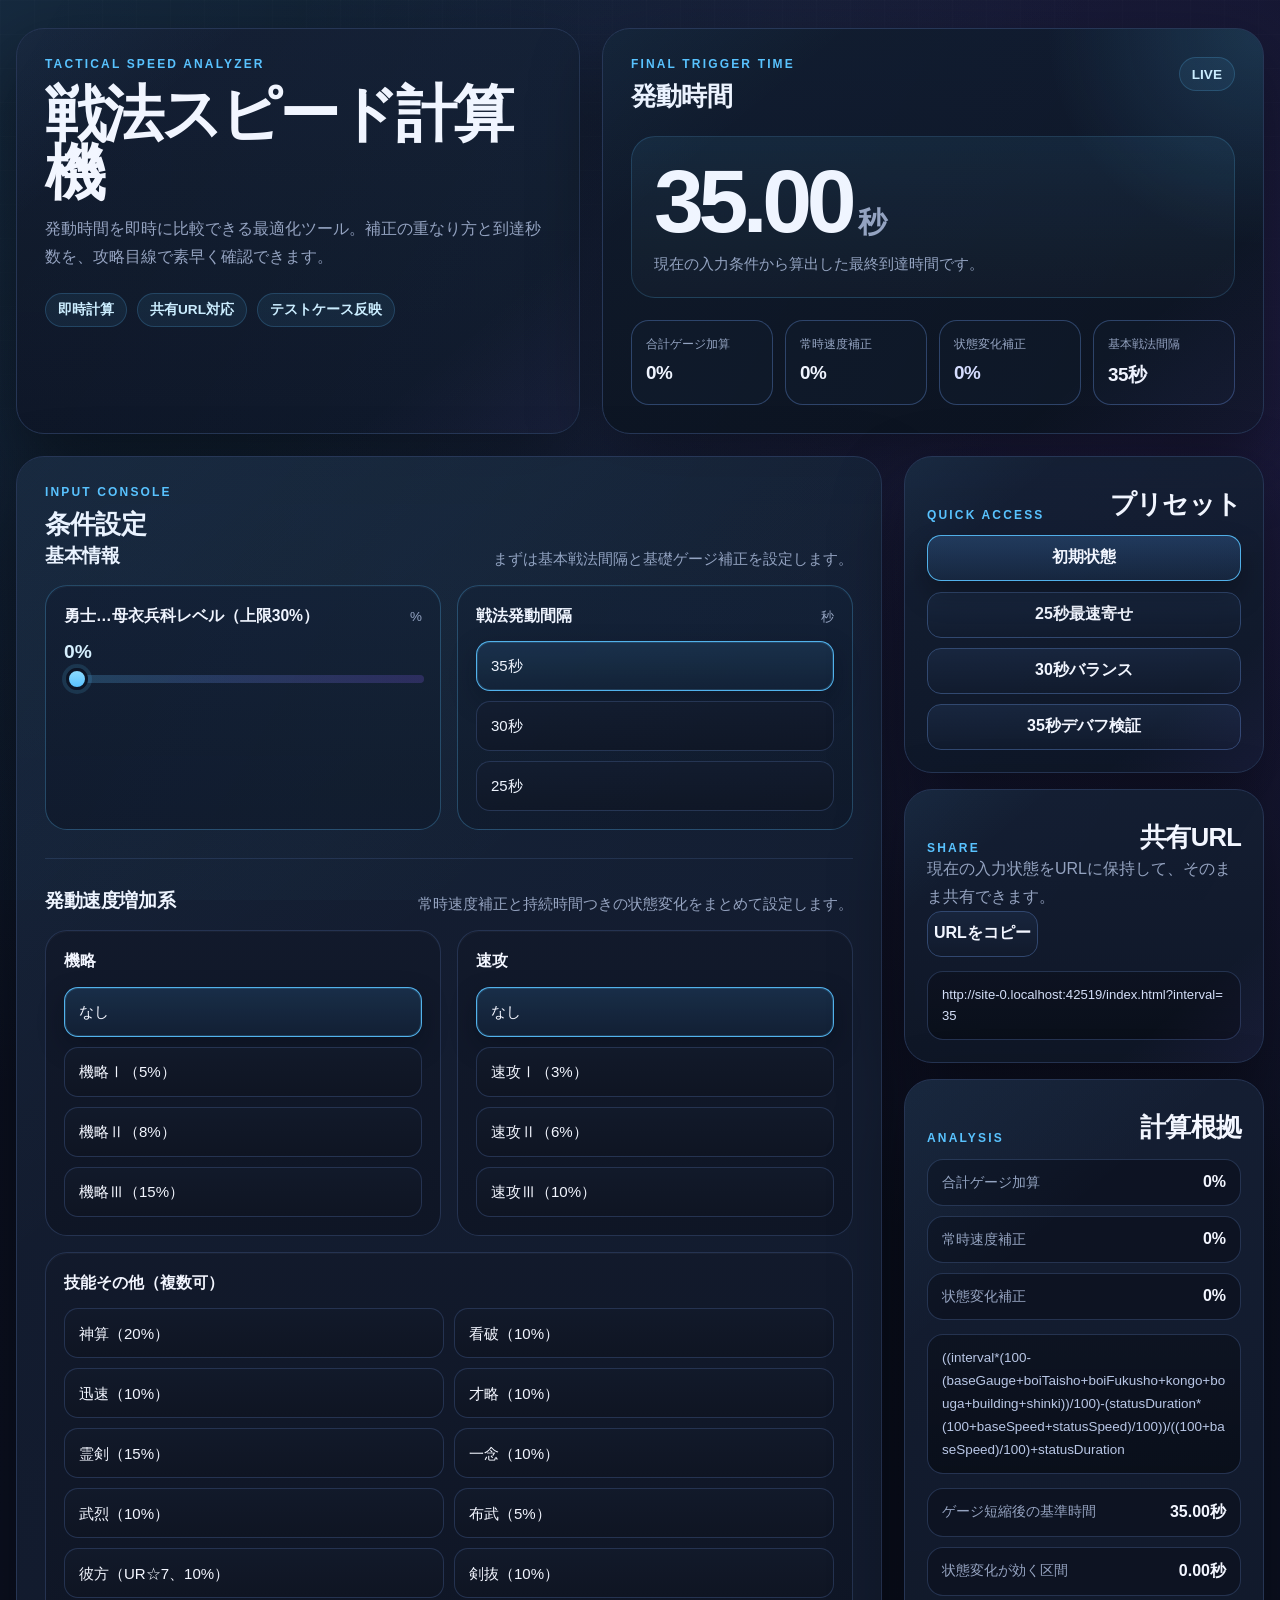
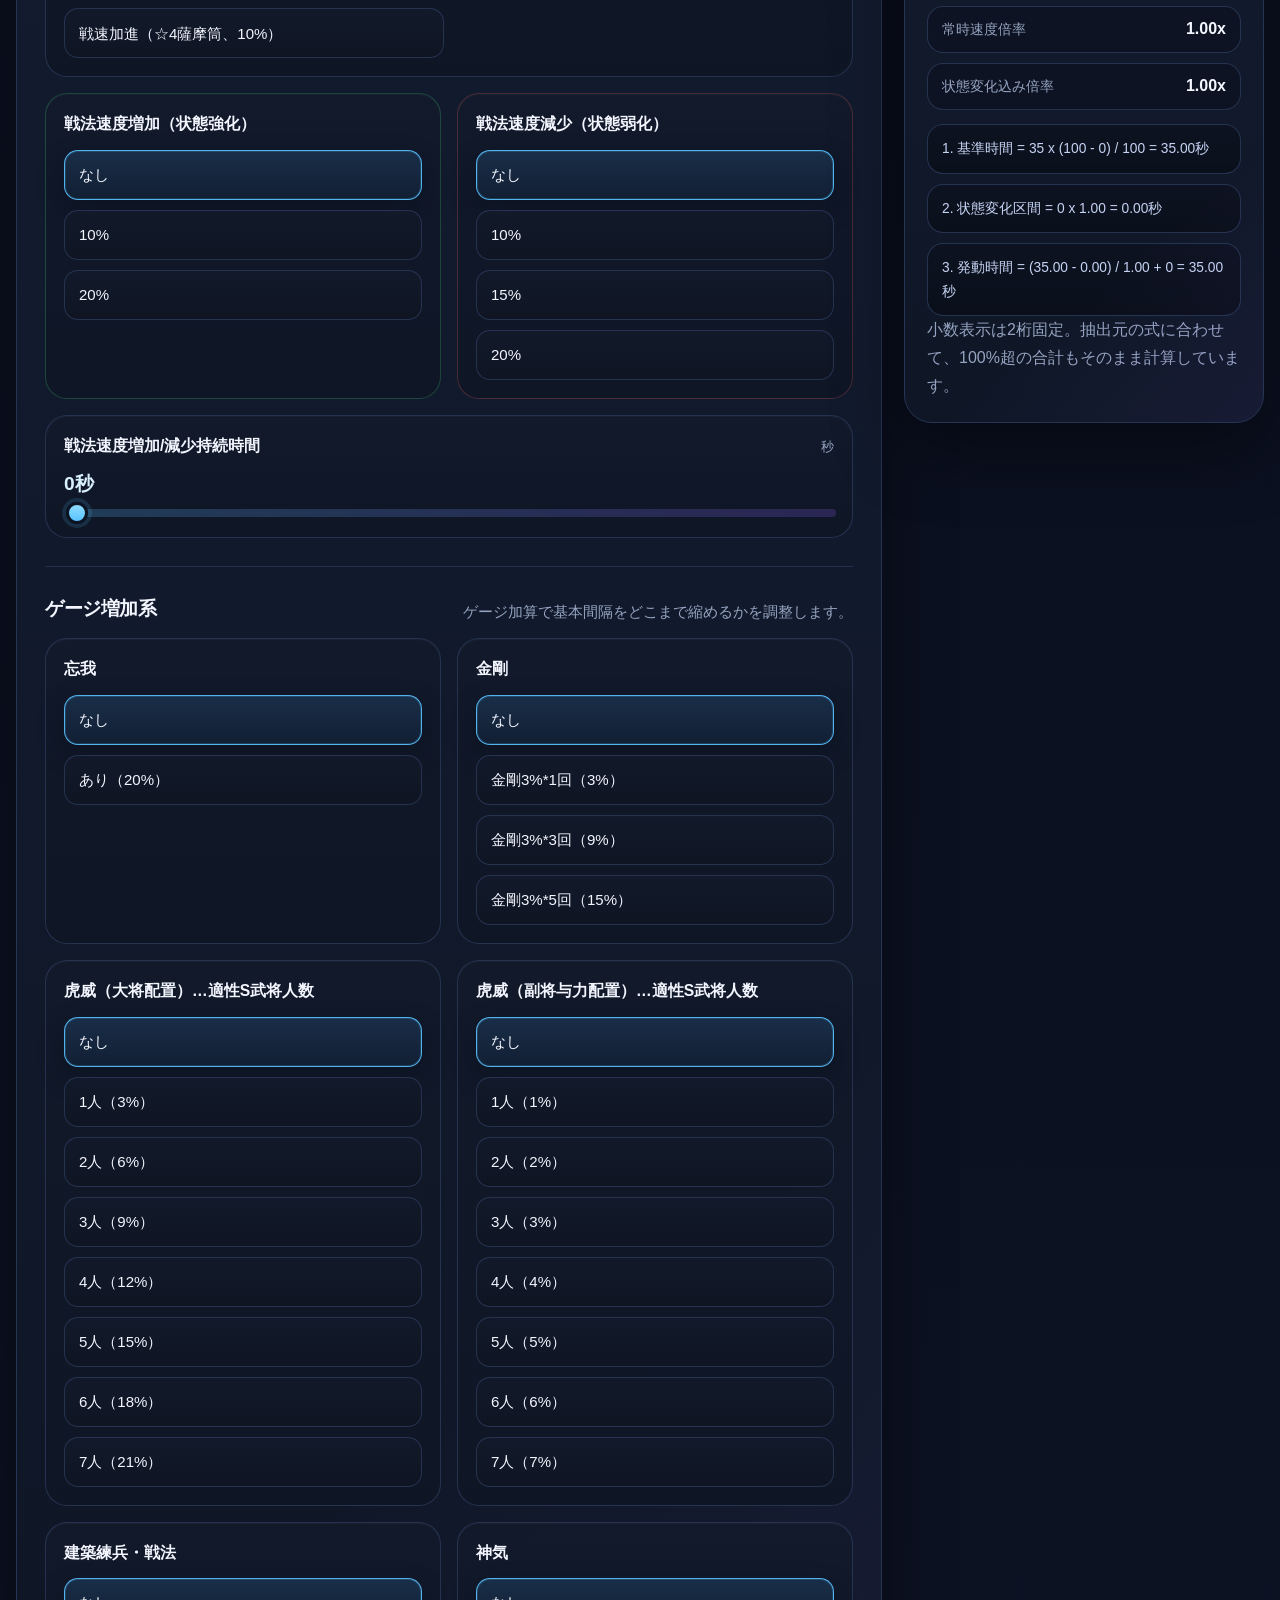
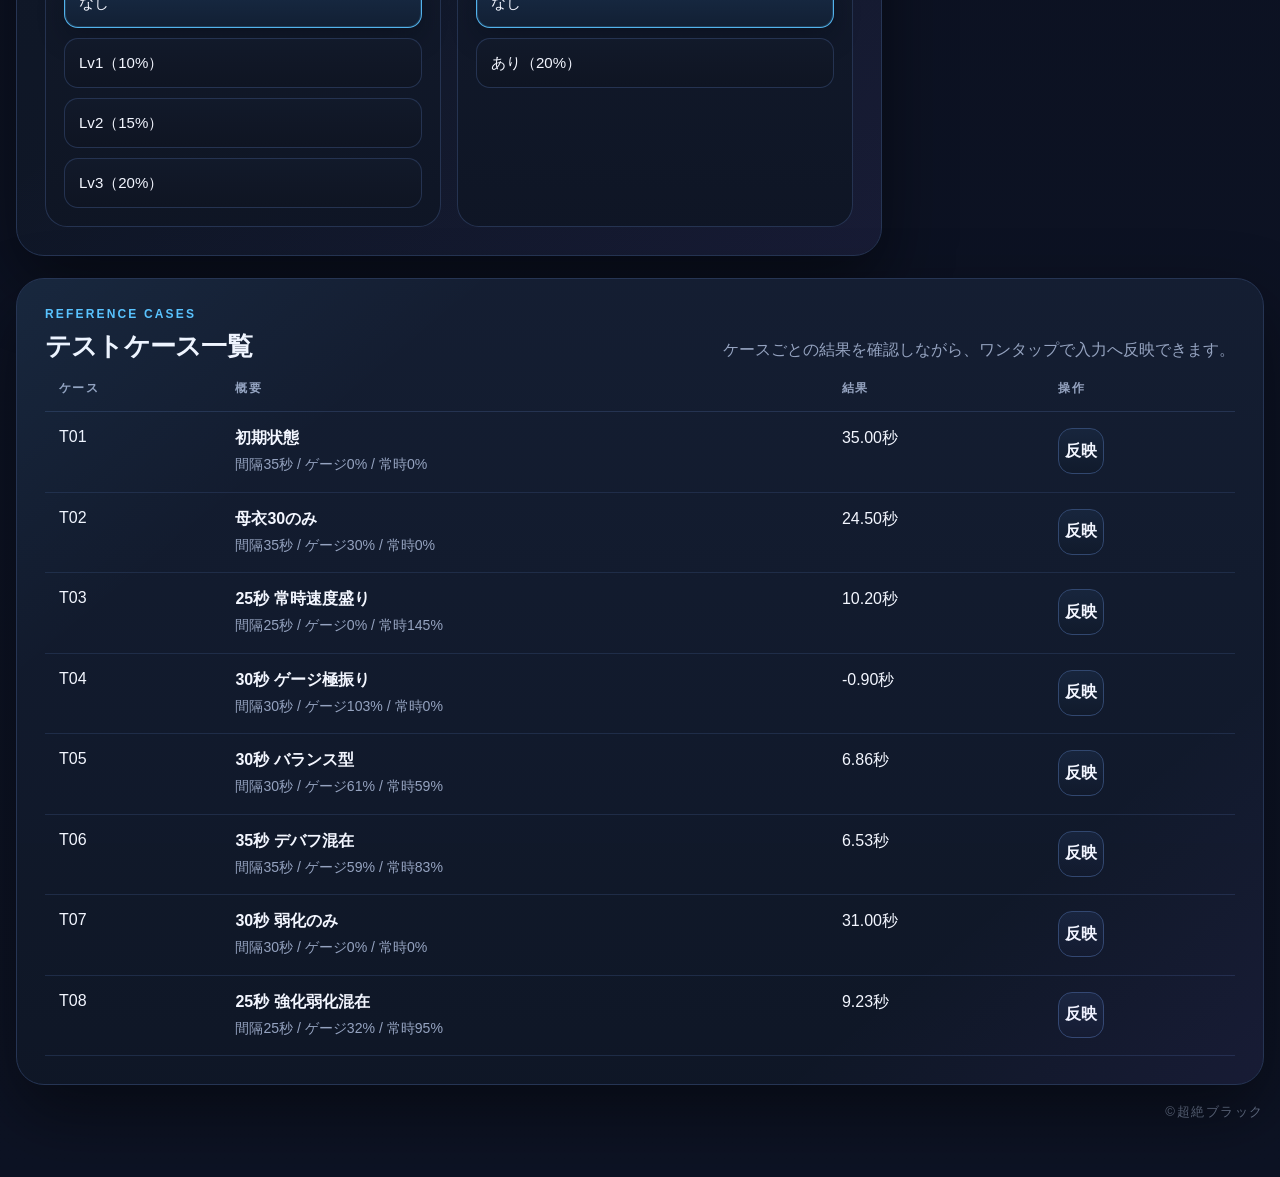
==== index.html @ 524a7335 "first publish" ====
﻿<!DOCTYPE html>
<html lang="ja">
<head>
  <meta charset="utf-8">
  <meta name="viewport" content="width=device-width, initial-scale=1">
  <title>戦法スピード計算機 再現版</title>
  <link rel="stylesheet" href="./style.css">
</head>
<body>
  <main class="app-shell">
    <section class="hero">
      <article class="hero-copy panel-surface">
        <p class="eyebrow">TACTICAL SPEED ANALYZER</p>
        <h1>戦法スピード計算機</h1>
        <p class="hero-lead">
          発動時間を即時に比較できる最適化ツール。補正の重なり方と到達秒数を、攻略目線で素早く確認できます。
        </p>
        <div class="hero-points">
          <span>即時計算</span>
          <span>共有URL対応</span>
          <span>テストケース反映</span>
        </div>
      </article>

      <aside class="result-card panel-surface" id="resultCard">
        <div class="result-head">
          <div>
            <p class="result-kicker">Final Trigger Time</p>
            <h2 class="result-title">発動時間</h2>
          </div>
          <span class="result-chip">LIVE</span>
        </div>

        <div class="result-mainline">
          <div class="result-value"><span id="resultValue">0.00</span><small>秒</small></div>
          <p class="result-caption">
            現在の入力条件から算出した最終到達時間です。
          </p>
        </div>

        <div class="result-metrics">
          <div class="metric-card">
            <span>合計ゲージ加算</span>
            <strong id="gaugeTotal">0%</strong>
          </div>
          <div class="metric-card">
            <span>常時速度補正</span>
            <strong id="speedTotal">0%</strong>
          </div>
          <div class="metric-card metric-card--conditional">
            <span>状態変化補正</span>
            <strong id="statusTotal">0%</strong>
          </div>
          <div class="metric-card">
            <span>基本戦法間隔</span>
            <strong id="intervalValue">0秒</strong>
          </div>
        </div>
      </aside>
    </section>

    <section class="layout">
      <section class="main-panel panel-surface">
        <div class="panel-heading">
          <div>
            <p class="section-kicker">Input Console</p>
            <h2 class="section-title">条件設定</h2>
          </div>
        </div>

        <div class="group group--primary">
          <div class="group-header">
            <h3 class="group-title">基本情報</h3>
            <p class="group-note">まずは基本戦法間隔と基礎ゲージ補正を設定します。</p>
          </div>
          <div class="field-grid">
            <section class="field field--priority">
              <div class="field-header">
                <h4 class="field-title">勇士…母衣兵科レベル（上限30%）</h4>
                <span class="field-hint">%</span>
              </div>
              <div class="slider-wrap">
                <div class="slider-meta"><span class="slider-output"><span data-range-output="baseGauge">0</span>%</span></div>
                <input id="baseGauge" type="range" min="0" max="30" step="1" value="0">
              </div>
            </section>

            <section class="field field--priority">
              <div class="field-header">
                <h4 class="field-title">戦法発動間隔</h4>
                <span class="field-hint">秒</span>
              </div>
              <div class="choice-list">
                <label class="choice"><input type="radio" name="interval" value="35"><span>35秒</span></label>
                <label class="choice"><input type="radio" name="interval" value="30"><span>30秒</span></label>
                <label class="choice"><input type="radio" name="interval" value="25"><span>25秒</span></label>
              </div>
            </section>
          </div>
        </div>

        <div class="group">
          <div class="group-header">
            <h3 class="group-title">発動速度増加系</h3>
            <p class="group-note">常時速度補正と持続時間つきの状態変化をまとめて設定します。</p>
          </div>
          <div class="field-grid">
            <section class="field">
              <div class="field-header"><h4 class="field-title">機略</h4></div>
              <div class="choice-list">
                <label class="choice"><input type="radio" name="kiryaku" value="0" checked><span>なし</span></label>
                <label class="choice"><input type="radio" name="kiryaku" value="5"><span>機略Ⅰ（5%）</span></label>
                <label class="choice"><input type="radio" name="kiryaku" value="8"><span>機略Ⅱ（8%）</span></label>
                <label class="choice"><input type="radio" name="kiryaku" value="15"><span>機略Ⅲ（15%）</span></label>
              </div>
            </section>

            <section class="field">
              <div class="field-header"><h4 class="field-title">速攻</h4></div>
              <div class="choice-list">
                <label class="choice"><input type="radio" name="sokkou" value="0" checked><span>なし</span></label>
                <label class="choice"><input type="radio" name="sokkou" value="3"><span>速攻Ⅰ（3%）</span></label>
                <label class="choice"><input type="radio" name="sokkou" value="6"><span>速攻Ⅱ（6%）</span></label>
                <label class="choice"><input type="radio" name="sokkou" value="10"><span>速攻Ⅲ（10%）</span></label>
              </div>
            </section>

            <section class="field field-full">
              <div class="field-header"><h4 class="field-title">技能その他（複数可）</h4></div>
              <div class="choice-list compact">
                <label class="choice"><input type="checkbox" data-key="shinsan" value="20"><span>神算（20%）</span></label>
                <label class="choice"><input type="checkbox" data-key="kanpa" value="10"><span>看破（10%）</span></label>
                <label class="choice"><input type="checkbox" data-key="jinsoku" value="10"><span>迅速（10%）</span></label>
                <label class="choice"><input type="checkbox" data-key="sairyaku" value="10"><span>才略（10%）</span></label>
                <label class="choice"><input type="checkbox" data-key="reiken" value="15"><span>霊剣（15%）</span></label>
                <label class="choice"><input type="checkbox" data-key="ichinen" value="10"><span>一念（10%）</span></label>
                <label class="choice"><input type="checkbox" data-key="buretsu" value="10"><span>武烈（10%）</span></label>
                <label class="choice"><input type="checkbox" data-key="fubu" value="5"><span>布武（5%）</span></label>
                <label class="choice"><input type="checkbox" data-key="kanata" value="10"><span>彼方（UR☆7、10%）</span></label>
                <label class="choice"><input type="checkbox" data-key="kenbatsu" value="10"><span>剣抜（10%）</span></label>
                <label class="choice"><input type="checkbox" data-key="sensokukashin" value="10"><span>戦速加進（☆4薩摩筒、10%）</span></label>
              </div>
            </section>

            <section class="field field--positive">
              <div class="field-header"><h4 class="field-title">戦法速度増加（状態強化）</h4></div>
              <div class="choice-list">
                <label class="choice"><input type="radio" name="statusUp" value="0" checked><span>なし</span></label>
                <label class="choice"><input type="radio" name="statusUp" value="10"><span>10%</span></label>
                <label class="choice"><input type="radio" name="statusUp" value="20"><span>20%</span></label>
              </div>
            </section>

            <section class="field field--danger">
              <div class="field-header"><h4 class="field-title">戦法速度減少（状態弱化）</h4></div>
              <div class="choice-list">
                <label class="choice"><input type="radio" name="statusDown" value="0" checked><span>なし</span></label>
                <label class="choice"><input type="radio" name="statusDown" value="-10"><span>10%</span></label>
                <label class="choice"><input type="radio" name="statusDown" value="-15"><span>15%</span></label>
                <label class="choice"><input type="radio" name="statusDown" value="-20"><span>20%</span></label>
              </div>
            </section>

            <section class="field field-full">
              <div class="field-header">
                <h4 class="field-title">戦法速度増加/減少持続時間</h4>
                <span class="field-hint">秒</span>
              </div>
              <div class="slider-wrap">
                <div class="slider-meta"><span class="slider-output"><span data-range-output="statusDuration">0</span>秒</span></div>
                <input id="statusDuration" type="range" min="0" max="20" step="1" value="0">
              </div>
            </section>
          </div>
        </div>

        <div class="group">
          <div class="group-header">
            <h3 class="group-title">ゲージ増加系</h3>
            <p class="group-note">ゲージ加算で基本間隔をどこまで縮めるかを調整します。</p>
          </div>
          <div class="field-grid">
            <section class="field">
              <div class="field-header"><h4 class="field-title">忘我</h4></div>
              <div class="choice-list">
                <label class="choice"><input type="radio" name="bouga" value="0" checked><span>なし</span></label>
                <label class="choice"><input type="radio" name="bouga" value="20"><span>あり（20%）</span></label>
              </div>
            </section>

            <section class="field">
              <div class="field-header"><h4 class="field-title">金剛</h4></div>
              <div class="choice-list">
                <label class="choice"><input type="radio" name="kongo" value="0" checked><span>なし</span></label>
                <label class="choice"><input type="radio" name="kongo" value="3"><span>金剛3%*1回（3%）</span></label>
                <label class="choice"><input type="radio" name="kongo" value="9"><span>金剛3%*3回（9%）</span></label>
                <label class="choice"><input type="radio" name="kongo" value="15"><span>金剛3%*5回（15%）</span></label>
              </div>
            </section>

            <section class="field">
              <div class="field-header"><h4 class="field-title">虎威（大将配置）…適性S武将人数</h4></div>
              <div class="choice-list">
                <label class="choice"><input type="radio" name="boiTaisho" value="0" checked><span>なし</span></label>
                <label class="choice"><input type="radio" name="boiTaisho" value="3"><span>1人（3%）</span></label>
                <label class="choice"><input type="radio" name="boiTaisho" value="6"><span>2人（6%）</span></label>
                <label class="choice"><input type="radio" name="boiTaisho" value="9"><span>3人（9%）</span></label>
                <label class="choice"><input type="radio" name="boiTaisho" value="12"><span>4人（12%）</span></label>
                <label class="choice"><input type="radio" name="boiTaisho" value="15"><span>5人（15%）</span></label>
                <label class="choice"><input type="radio" name="boiTaisho" value="18"><span>6人（18%）</span></label>
                <label class="choice"><input type="radio" name="boiTaisho" value="21"><span>7人（21%）</span></label>
              </div>
            </section>

            <section class="field">
              <div class="field-header"><h4 class="field-title">虎威（副将与力配置）…適性S武将人数</h4></div>
              <div class="choice-list">
                <label class="choice"><input type="radio" name="boiFukusho" value="0" checked><span>なし</span></label>
                <label class="choice"><input type="radio" name="boiFukusho" value="1"><span>1人（1%）</span></label>
                <label class="choice"><input type="radio" name="boiFukusho" value="2"><span>2人（2%）</span></label>
                <label class="choice"><input type="radio" name="boiFukusho" value="3"><span>3人（3%）</span></label>
                <label class="choice"><input type="radio" name="boiFukusho" value="4"><span>4人（4%）</span></label>
                <label class="choice"><input type="radio" name="boiFukusho" value="5"><span>5人（5%）</span></label>
                <label class="choice"><input type="radio" name="boiFukusho" value="6"><span>6人（6%）</span></label>
                <label class="choice"><input type="radio" name="boiFukusho" value="7"><span>7人（7%）</span></label>
              </div>
            </section>

            <section class="field">
              <div class="field-header"><h4 class="field-title">建築練兵・戦法</h4></div>
              <div class="choice-list">
                <label class="choice"><input type="radio" name="building" value="0" checked><span>なし</span></label>
                <label class="choice"><input type="radio" name="building" value="10"><span>Lv1（10%）</span></label>
                <label class="choice"><input type="radio" name="building" value="15"><span>Lv2（15%）</span></label>
                <label class="choice"><input type="radio" name="building" value="20"><span>Lv3（20%）</span></label>
              </div>
            </section>

            <section class="field">
              <div class="field-header"><h4 class="field-title">神気</h4></div>
              <div class="choice-list">
                <label class="choice"><input type="radio" name="shinki" value="0" checked><span>なし</span></label>
                <label class="choice"><input type="radio" name="shinki" value="20"><span>あり（20%）</span></label>
              </div>
            </section>
          </div>
        </div>
      </section>

      <aside class="side-panel">
        <section class="panel-surface side-card side-card--presets">
          <div class="side-header">
            <p class="section-kicker">Quick Access</p>
            <h3 class="side-title">プリセット</h3>
          </div>
          <div class="preset-grid">
            <button type="button" class="preset-button" data-preset="default">初期状態</button>
            <button type="button" class="preset-button" data-preset="fast25">25秒最速寄せ</button>
            <button type="button" class="preset-button" data-preset="balanced30">30秒バランス</button>
            <button type="button" class="preset-button" data-preset="debuff35">35秒デバフ検証</button>
          </div>
        </section>

        <section class="panel-surface side-card">
          <div class="side-header">
            <p class="section-kicker">Share</p>
            <h3 class="side-title">共有URL</h3>
          </div>
          <p class="note">現在の入力状態をURLに保持して、そのまま共有できます。</p>
          <button type="button" class="share-button" id="copyUrlButton">URLをコピー</button>
          <div class="share-url" id="shareUrlText"></div>
        </section>

        <section class="panel-surface side-card side-card--analysis">
          <div class="side-header">
            <p class="section-kicker">Analysis</p>
            <h3 class="side-title">計算根拠</h3>
          </div>

          <div class="analysis-summary">
            <div class="sidebar-item"><span>合計ゲージ加算</span><strong id="sidebarGauge">0%</strong></div>
            <div class="sidebar-item"><span>常時速度補正</span><strong id="sidebarSpeed">0%</strong></div>
            <div class="sidebar-item"><span>状態変化補正</span><strong id="sidebarStatus">0%</strong></div>
          </div>

          <div class="formula-box" id="formulaText"></div>

          <div class="breakdown-list">
            <div class="breakdown-item"><span>ゲージ短縮後の基準時間</span><strong id="remainingGaugeTime">0.00秒</strong></div>
            <div class="breakdown-item"><span>状態変化が効く区間</span><strong id="buffedSegment">0.00秒</strong></div>
            <div class="breakdown-item"><span>常時速度倍率</span><strong id="baseMultiplier">1.00x</strong></div>
            <div class="breakdown-item"><span>状態変化込み倍率</span><strong id="statusMultiplier">1.00x</strong></div>
          </div>

          <div class="equation-steps">
            <p id="equationStep1">step1</p>
            <p id="equationStep2">step2</p>
            <p id="equationStep3">step3</p>
          </div>

          <p class="footer-note">
            小数表示は2桁固定。抽出元の式に合わせて、100%超の合計もそのまま計算しています。
          </p>
        </section>
      </aside>
    </section>

    <section class="cases-panel panel-surface">
      <div class="panel-heading panel-heading--cases">
        <div>
          <p class="section-kicker">Reference Cases</p>
          <h2 class="section-title">テストケース一覧</h2>
        </div>
        <p class="note">ケースごとの結果を確認しながら、ワンタップで入力へ反映できます。</p>
      </div>
      <div class="cases-table-wrap">
        <table class="cases-table">
          <thead>
            <tr>
              <th>ケース</th>
              <th>概要</th>
              <th>結果</th>
              <th>操作</th>
            </tr>
          </thead>
          <tbody id="testCaseTableBody"></tbody>
        </table>
      </div>
    </section>

    <p class="site-copyright">©超絶ブラック</p>
  </main>

  <script src="./script.js"></script>
</body>
</html>
---- style.css ----
﻿:root {
  --bg: #0b1020;
  --bg-2: #121a2b;
  --card: #151f33;
  --card-2: #10192b;
  --line: #263554;
  --line-strong: #31476f;
  --text: #f3f6ff;
  --muted: #95a3c0;
  --accent: #59c3ff;
  --accent-2: #8b5cf6;
  --success: #4ade80;
  --danger: #ff6b6b;
  --shadow: 0 28px 70px rgba(0, 0, 0, 0.45);
  --radius-xl: 28px;
  --radius-lg: 22px;
  --radius-md: 16px;
}

* {
  box-sizing: border-box;
}

html {
  scroll-behavior: smooth;
}

body {
  margin: 0;
  min-height: 100vh;
  color: var(--text);
  font-family: "Segoe UI", "Hiragino Sans", "Yu Gothic", sans-serif;
  background:
    radial-gradient(circle at top left, rgba(89, 195, 255, 0.15), transparent 24%),
    radial-gradient(circle at right 10% top 8%, rgba(139, 92, 246, 0.16), transparent 22%),
    linear-gradient(180deg, #0a0f1d 0%, #0b1020 35%, #0d1324 100%);
}

body::before {
  content: "";
  position: fixed;
  inset: 0;
  pointer-events: none;
  background-image:
    linear-gradient(rgba(255, 255, 255, 0.025) 1px, transparent 1px),
    linear-gradient(90deg, rgba(255, 255, 255, 0.025) 1px, transparent 1px);
  background-size: 34px 34px;
  mask-image: linear-gradient(180deg, rgba(0, 0, 0, 0.55), transparent 88%);
}

body::after {
  content: "";
  position: fixed;
  inset: 0;
  pointer-events: none;
  background:
    linear-gradient(120deg, transparent 0%, rgba(89, 195, 255, 0.05) 45%, transparent 100%);
  opacity: 0.5;
}

button,
input {
  font: inherit;
}

.app-shell {
  position: relative;
  width: min(1280px, calc(100% - 32px));
  margin: 0 auto;
  padding: 28px 0 56px;
}

.panel-surface {
  background:
    linear-gradient(180deg, rgba(21, 31, 51, 0.96), rgba(15, 23, 39, 0.98));
  border: 1px solid var(--line);
  border-radius: var(--radius-xl);
  box-shadow: var(--shadow);
  position: relative;
  overflow: hidden;
}

.panel-surface::before {
  content: "";
  position: absolute;
  inset: 0;
  pointer-events: none;
  background:
    linear-gradient(140deg, rgba(89, 195, 255, 0.06), transparent 22%, transparent 78%, rgba(139, 92, 246, 0.07));
}

.hero {
  display: grid;
  grid-template-columns: minmax(0, 0.92fr) minmax(360px, 1.08fr);
  gap: 22px;
  align-items: stretch;
}

.hero-copy,
.result-card,
.main-panel,
.side-card,
.cases-panel {
  padding: 28px;
}

.eyebrow,
.section-kicker,
.result-kicker {
  margin: 0;
  color: var(--accent);
  font-size: 12px;
  font-weight: 700;
  letter-spacing: 0.18em;
  text-transform: uppercase;
}

.hero-copy h1 {
  margin: 14px 0 12px;
  font-size: clamp(2.4rem, 4.8vw, 4.25rem);
  line-height: 0.96;
  letter-spacing: -0.05em;
}

.hero-lead,
.note,
.footer-note {
  margin: 0;
  color: var(--muted);
  line-height: 1.75;
}

.hero-points {
  display: flex;
  flex-wrap: wrap;
  gap: 10px;
  margin-top: 22px;
}

.hero-points span,
.result-chip {
  display: inline-flex;
  align-items: center;
  min-height: 34px;
  padding: 0 12px;
  border-radius: 999px;
  border: 1px solid rgba(89, 195, 255, 0.2);
  background: rgba(89, 195, 255, 0.08);
  color: #cdeeff;
  font-size: 0.85rem;
  font-weight: 700;
}

.result-card {
  display: grid;
  gap: 22px;
  background:
    radial-gradient(circle at top right, rgba(89, 195, 255, 0.16), transparent 28%),
    linear-gradient(180deg, rgba(16, 25, 43, 0.98), rgba(12, 18, 31, 1));
}

.result-card.state-boost {
  box-shadow: 0 30px 80px rgba(74, 222, 128, 0.12), var(--shadow);
}

.result-card.state-debuff {
  box-shadow: 0 30px 80px rgba(255, 107, 107, 0.1), var(--shadow);
}

.result-head {
  display: flex;
  justify-content: space-between;
  gap: 12px;
  align-items: start;
}

.result-title,
.section-title,
.side-title {
  margin: 8px 0 0;
  font-size: 1.6rem;
  letter-spacing: -0.03em;
}

.result-mainline {
  display: grid;
  gap: 10px;
  padding: 22px;
  border-radius: 24px;
  border: 1px solid rgba(89, 195, 255, 0.18);
  background:
    linear-gradient(180deg, rgba(89, 195, 255, 0.08), rgba(255, 255, 255, 0.02));
}

.result-value {
  font-size: clamp(3rem, 7vw, 5.6rem);
  font-weight: 900;
  line-height: 0.95;
  letter-spacing: -0.06em;
}

.result-value small {
  font-size: 0.32em;
  margin-left: 0.24em;
  color: var(--muted);
  letter-spacing: 0;
}

.result-caption {
  margin: 0;
  color: var(--muted);
  font-size: 0.95rem;
}

.result-metrics {
  display: grid;
  grid-template-columns: repeat(4, minmax(0, 1fr));
  gap: 12px;
}

.metric-card {
  padding: 14px 14px 16px;
  border-radius: 18px;
  border: 1px solid rgba(49, 71, 111, 0.9);
  background: rgba(16, 24, 40, 0.72);
}

.metric-card span {
  display: block;
  font-size: 0.78rem;
  color: var(--muted);
  line-height: 1.5;
}

.metric-card strong {
  display: block;
  margin-top: 8px;
  font-size: 1.18rem;
  letter-spacing: -0.02em;
}

.metric-card--conditional strong {
  color: #d8deff;
}

.layout {
  display: grid;
  grid-template-columns: minmax(0, 1fr) 360px;
  gap: 22px;
  margin-top: 22px;
}

.main-panel {
  min-width: 0;
}

.panel-heading,
.group-header,
.side-header,
.panel-heading--cases {
  display: flex;
  justify-content: space-between;
  gap: 16px;
  align-items: end;
}

.group + .group {
  margin-top: 28px;
  padding-top: 28px;
  border-top: 1px solid rgba(38, 53, 84, 0.8);
}

.group-title {
  margin: 0;
  font-size: 1.2rem;
  letter-spacing: -0.02em;
}

.group-note {
  margin: 8px 0 0;
  color: var(--muted);
  font-size: 0.92rem;
}

.field-grid {
  display: grid;
  grid-template-columns: repeat(2, minmax(0, 1fr));
  gap: 16px;
  margin-top: 16px;
}

.field,
.field-full {
  position: relative;
  background: linear-gradient(180deg, rgba(18, 26, 43, 0.98), rgba(15, 22, 37, 0.98));
  border: 1px solid rgba(38, 53, 84, 0.95);
  border-radius: var(--radius-lg);
  padding: 18px;
}

.field::after {
  content: "";
  position: absolute;
  inset: 0;
  border-radius: inherit;
  pointer-events: none;
  box-shadow: inset 0 1px 0 rgba(255, 255, 255, 0.03);
}

.field-full {
  grid-column: 1 / -1;
}

.field--priority {
  border-color: rgba(89, 195, 255, 0.28);
  background: linear-gradient(180deg, rgba(19, 31, 52, 1), rgba(16, 25, 42, 0.98));
}

.field--positive {
  border-color: rgba(74, 222, 128, 0.24);
}

.field--danger {
  border-color: rgba(255, 107, 107, 0.24);
}

.field-header {
  display: flex;
  justify-content: space-between;
  gap: 12px;
  align-items: baseline;
  margin-bottom: 14px;
}

.field-title {
  margin: 0;
  font-size: 0.98rem;
  line-height: 1.5;
}

.field-hint {
  color: var(--muted);
  font-size: 0.84rem;
  white-space: nowrap;
}

.slider-wrap {
  display: grid;
  gap: 10px;
}

.slider-meta {
  display: flex;
  justify-content: space-between;
  align-items: center;
}

.slider-output {
  font-size: 1.2rem;
  font-weight: 800;
  color: #d9f1ff;
}

input[type="range"] {
  -webkit-appearance: none;
  appearance: none;
  width: 100%;
  height: 8px;
  border-radius: 999px;
  background: linear-gradient(90deg, rgba(89, 195, 255, 0.22), rgba(139, 92, 246, 0.22));
  outline: none;
}

input[type="range"]::-webkit-slider-thumb {
  -webkit-appearance: none;
  appearance: none;
  width: 22px;
  height: 22px;
  border-radius: 50%;
  background: linear-gradient(180deg, #8edcff, #59c3ff);
  border: 3px solid #0c1323;
  box-shadow: 0 0 0 4px rgba(89, 195, 255, 0.14);
  cursor: pointer;
}

input[type="range"]::-moz-range-thumb {
  width: 22px;
  height: 22px;
  border-radius: 50%;
  background: linear-gradient(180deg, #8edcff, #59c3ff);
  border: 3px solid #0c1323;
  box-shadow: 0 0 0 4px rgba(89, 195, 255, 0.14);
  cursor: pointer;
}

.choice-list {
  display: grid;
  gap: 10px;
}

.choice-list.compact {
  grid-template-columns: repeat(2, minmax(0, 1fr));
}

.choice {
  position: relative;
}

.choice input {
  position: absolute;
  inset: 0;
  opacity: 0;
}

.choice span {
  display: flex;
  align-items: center;
  width: 100%;
  min-height: 50px;
  padding: 0 14px;
  border-radius: 14px;
  border: 1px solid rgba(38, 53, 84, 0.95);
  background: linear-gradient(180deg, rgba(18, 26, 43, 0.98), rgba(15, 21, 35, 0.98));
  color: var(--text);
  font-size: 0.94rem;
  line-height: 1.45;
  cursor: pointer;
  transition: transform 160ms ease, border-color 160ms ease, background 160ms ease, box-shadow 160ms ease;
}

.choice span:hover {
  transform: translateY(-1px);
  border-color: rgba(89, 195, 255, 0.34);
}

.choice input:checked + span {
  border-color: rgba(89, 195, 255, 0.9);
  background: linear-gradient(180deg, rgba(26, 47, 74, 0.95), rgba(18, 32, 52, 0.98));
  box-shadow: inset 0 0 0 1px rgba(89, 195, 255, 0.18), 0 10px 24px rgba(6, 12, 24, 0.35);
}

.choice input:focus-visible + span,
.preset-button:focus-visible,
.share-button:focus-visible,
.case-button:focus-visible {
  outline: 2px solid rgba(89, 195, 255, 0.9);
  outline-offset: 2px;
}

.side-panel {
  display: grid;
  gap: 16px;
  align-self: start;
  position: sticky;
  top: 20px;
}

.side-card {
  padding: 22px;
}

.preset-grid {
  display: grid;
  gap: 10px;
  margin-top: 14px;
}

.preset-button,
.share-button,
.case-button {
  display: inline-flex;
  align-items: center;
  justify-content: center;
  min-height: 46px;
  border-radius: 14px;
  border: 1px solid var(--line-strong);
  background: linear-gradient(180deg, rgba(24, 37, 61, 0.98), rgba(17, 26, 44, 0.98));
  color: var(--text);
  font-weight: 700;
  cursor: pointer;
  transition: transform 160ms ease, border-color 160ms ease, box-shadow 160ms ease, background 160ms ease;
}

.preset-button:hover,
.preset-button.is-active,
.share-button:hover,
.case-button:hover {
  transform: translateY(-1px);
  border-color: rgba(89, 195, 255, 0.88);
  background: linear-gradient(180deg, rgba(33, 57, 92, 1), rgba(22, 37, 61, 1));
  box-shadow: 0 14px 28px rgba(0, 0, 0, 0.28);
}

.sidebar-item,
.breakdown-item {
  display: flex;
  justify-content: space-between;
  gap: 12px;
  padding: 13px 14px;
  border-radius: 16px;
  border: 1px solid rgba(38, 53, 84, 0.95);
  background: rgba(13, 19, 33, 0.88);
}

.sidebar-item span,
.breakdown-item span {
  color: var(--muted);
  font-size: 0.88rem;
}

.sidebar-item strong,
.breakdown-item strong {
  color: var(--text);
}

.formula-box,
.share-url,
.equation-steps p {
  margin-top: 14px;
  padding: 12px 14px;
  border-radius: 16px;
  border: 1px solid rgba(38, 53, 84, 0.95);
  background: linear-gradient(180deg, rgba(13, 19, 33, 0.92), rgba(10, 15, 26, 0.96));
}

.formula-box {
  color: #b9c7e6;
  font-size: 0.84rem;
  line-height: 1.7;
  word-break: break-word;
}

.share-url {
  color: #d3def7;
  font-size: 0.82rem;
  line-height: 1.65;
  word-break: break-all;
}

.breakdown-list,
.analysis-summary,
.equation-steps {
  display: grid;
  gap: 10px;
  margin-top: 14px;
}

.equation-steps p {
  margin: 0;
  color: #c6d4f4;
  font-size: 0.86rem;
  line-height: 1.7;
}

.cases-panel {
  margin-top: 22px;
}

.cases-table-wrap {
  margin-top: 16px;
}

.cases-table {
  width: 100%;
  border-collapse: collapse;
}

.cases-table thead th {
  padding: 0 14px 14px;
  border-bottom: 1px solid rgba(38, 53, 84, 0.95);
  color: var(--muted);
  font-size: 0.78rem;
  font-weight: 700;
  text-align: left;
  letter-spacing: 0.12em;
  text-transform: uppercase;
}

.cases-table tbody tr {
  transition: background 160ms ease;
}

.cases-table tbody tr:hover {
  background: rgba(255, 255, 255, 0.02);
}

.cases-table td {
  padding: 16px 14px;
  border-bottom: 1px solid rgba(38, 53, 84, 0.7);
  vertical-align: top;
  color: var(--text);
}

.case-summary {
  display: block;
  margin-top: 4px;
  color: var(--muted);
  font-size: 0.88rem;
  line-height: 1.6;
}

.site-copyright {
  margin: 18px 0 0;
  color: rgba(149, 163, 192, 0.68);
  text-align: right;
  font-size: 0.82rem;
  letter-spacing: 0.12em;
}

@media (max-width: 1120px) {
  .hero,
  .layout {
    grid-template-columns: 1fr;
  }

  .side-panel {
    position: static;
    grid-template-columns: repeat(3, minmax(0, 1fr));
  }
}

@media (max-width: 820px) {
  .app-shell {
    width: min(100% - 20px, 1280px);
    padding-top: 18px;
  }

  .hero-copy,
  .result-card,
  .main-panel,
  .side-card,
  .cases-panel {
    padding: 20px;
  }

  .result-metrics,
  .field-grid,
  .choice-list.compact,
  .side-panel {
    grid-template-columns: 1fr;
  }

  .panel-heading,
  .group-header,
  .side-header,
  .panel-heading--cases,
  .field-header {
    align-items: start;
    flex-direction: column;
  }

  .cases-table,
  .cases-table thead,
  .cases-table tbody,
  .cases-table tr,
  .cases-table th,
  .cases-table td {
    display: block;
    width: 100%;
  }

  .cases-table thead {
    display: none;
  }

  .cases-table tr {
    padding: 14px;
    border: 1px solid rgba(38, 53, 84, 0.95);
    border-radius: 18px;
    background: rgba(15, 23, 39, 0.88);
  }

  .cases-table tr + tr {
    margin-top: 12px;
  }

  .cases-table td {
    padding: 8px 0;
    border: 0;
  }

  .cases-table td::before {
    content: attr(data-label);
    display: block;
    margin-bottom: 4px;
    color: var(--muted);
    font-size: 0.76rem;
    letter-spacing: 0.1em;
    text-transform: uppercase;
  }

  .site-copyright {
    text-align: center;
  }
}
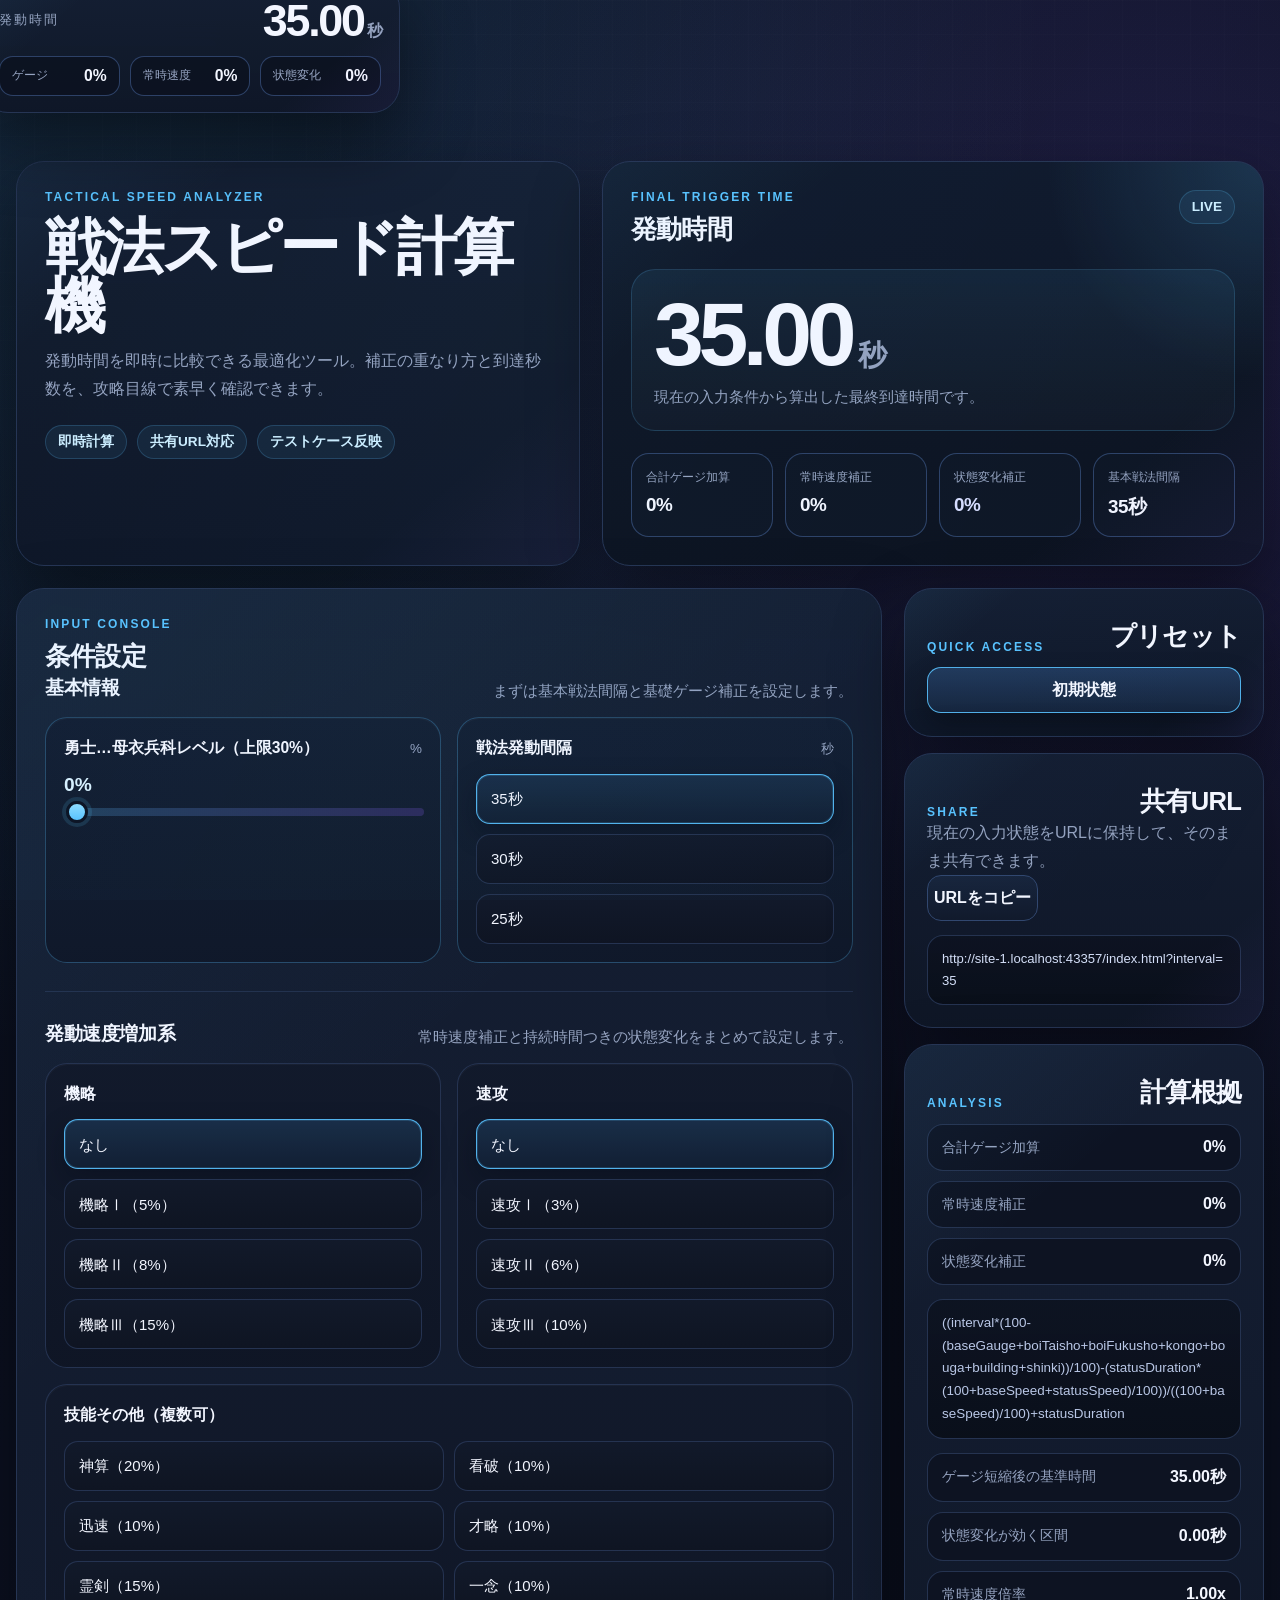
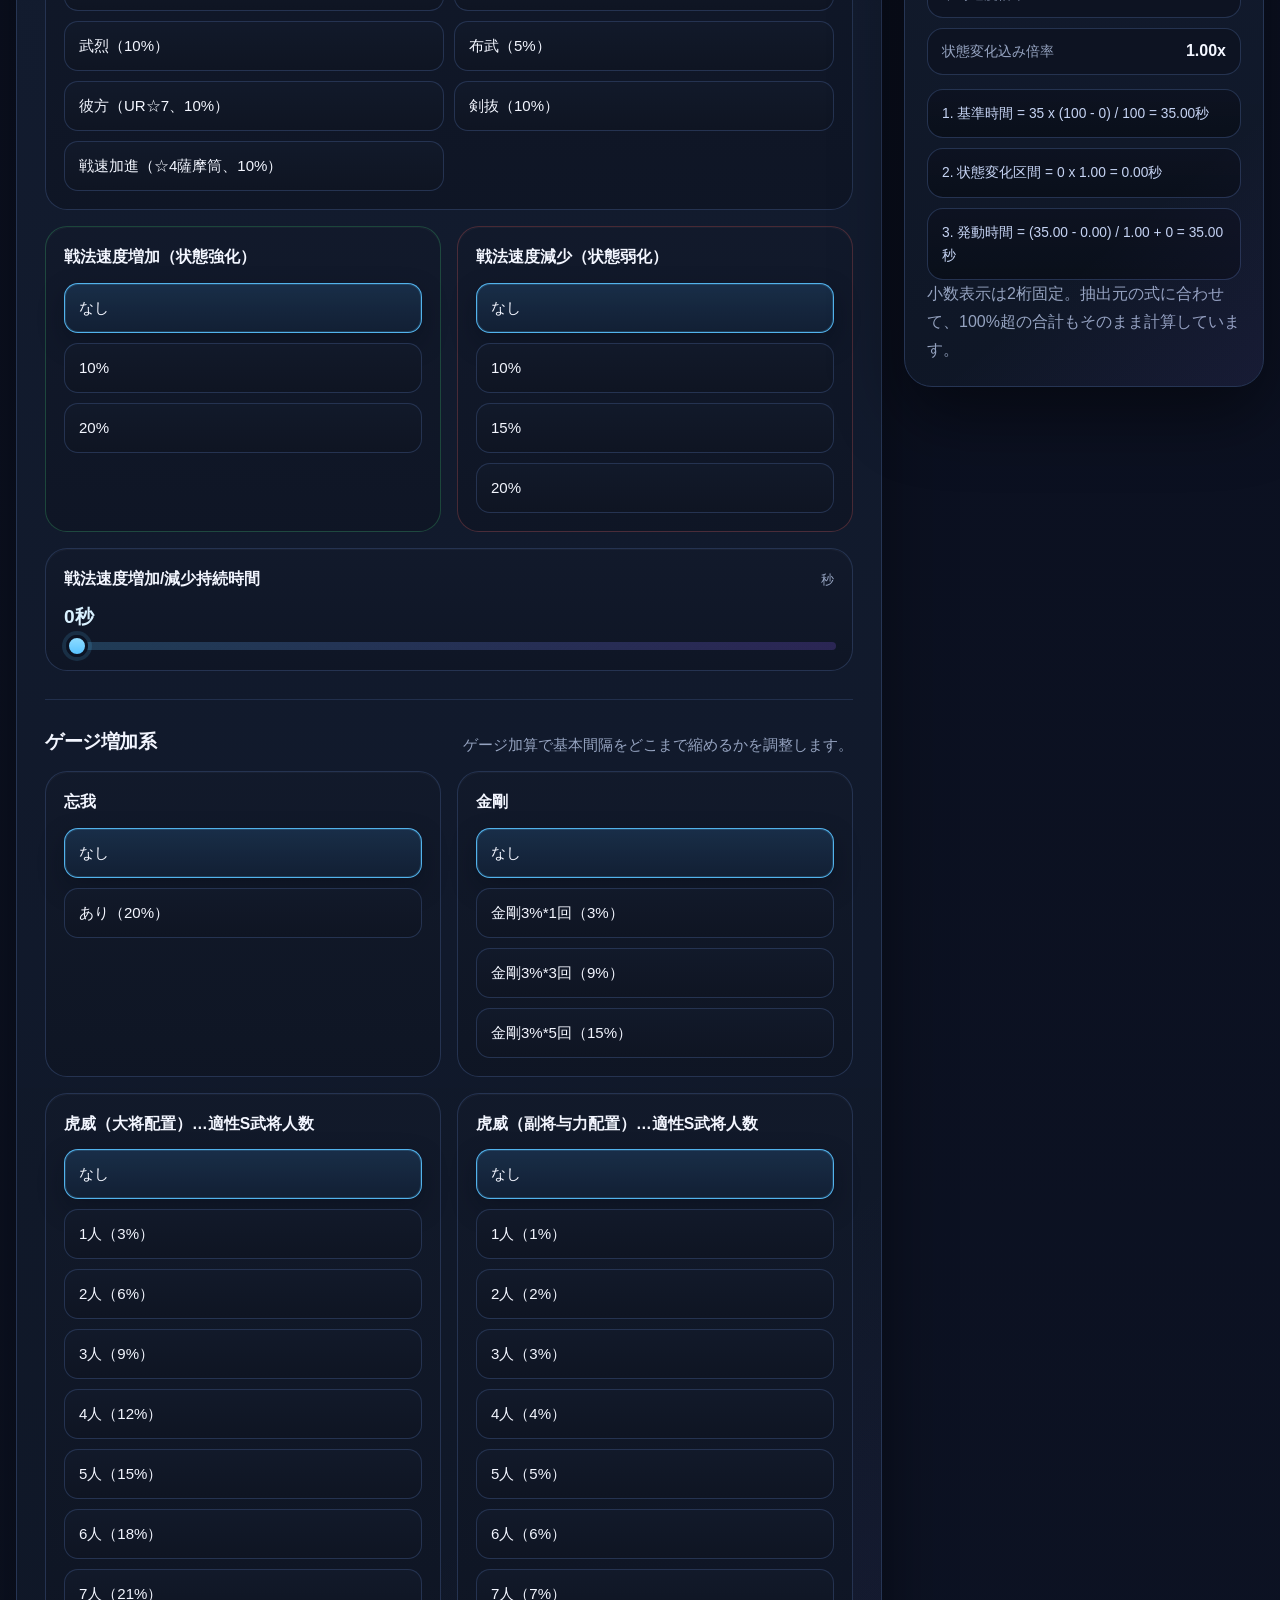
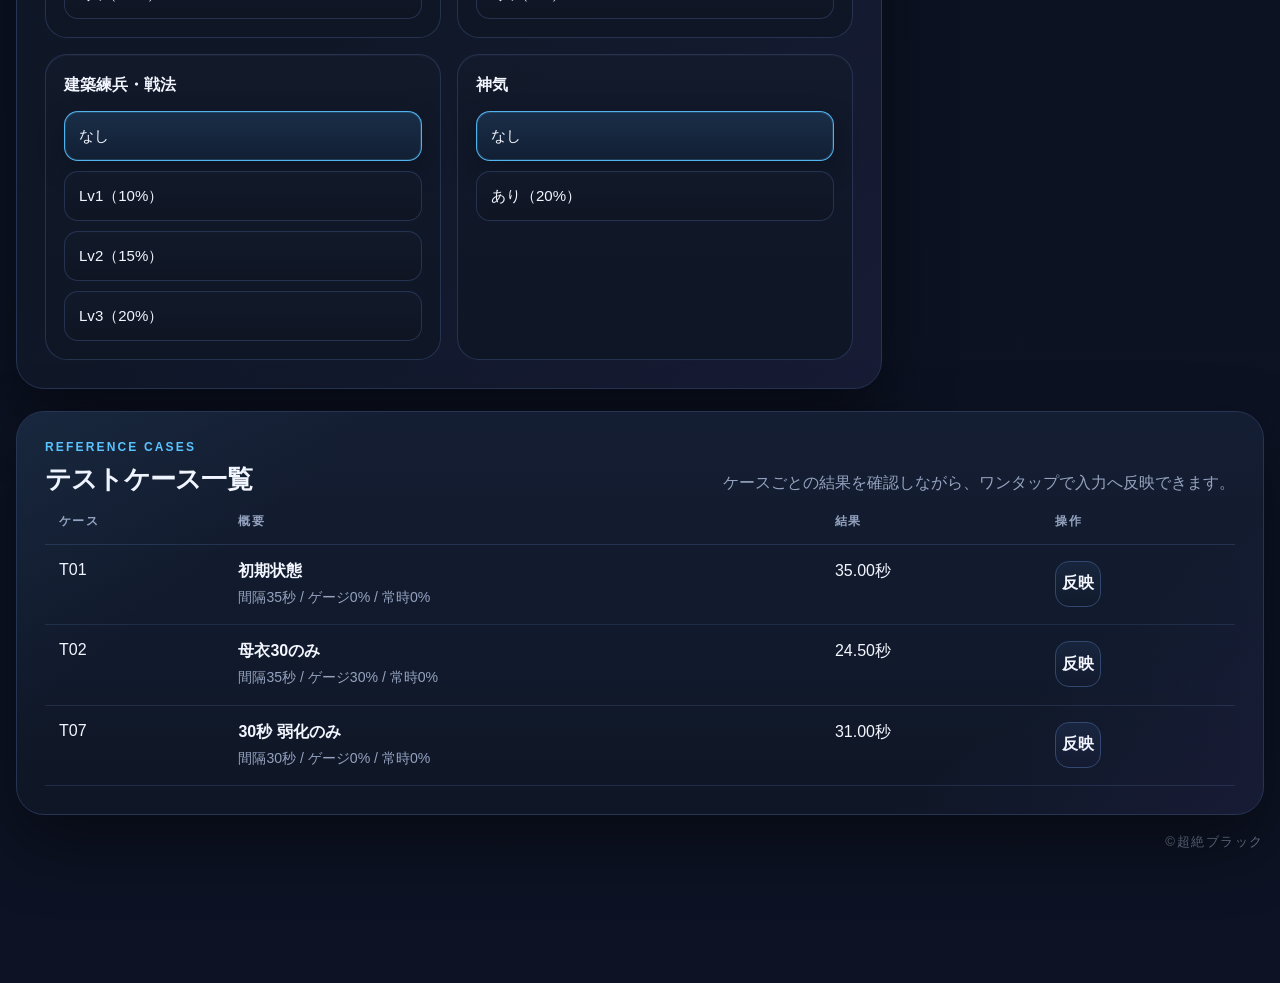
==== commit 0476d37c: "update" ====
--- a/index.html
+++ b/index.html
@@ -7,6 +7,27 @@
   <link rel="stylesheet" href="./style.css">
 </head>
 <body>
+  <div class="result-dock panel-surface" id="resultDock" aria-live="polite">
+    <div class="result-dock__main">
+      <p class="result-dock__label">発動時間</p>
+      <div class="result-dock__value"><span id="resultDockValue">0.00</span><small>秒</small></div>
+    </div>
+    <div class="result-dock__meta">
+      <div class="result-dock__metric">
+        <span>ゲージ</span>
+        <strong id="resultDockGauge">0%</strong>
+      </div>
+      <div class="result-dock__metric">
+        <span>常時速度</span>
+        <strong id="resultDockSpeed">0%</strong>
+      </div>
+      <div class="result-dock__metric">
+        <span>状態変化</span>
+        <strong id="resultDockStatus">0%</strong>
+      </div>
+    </div>
+  </div>
+
   <main class="app-shell">
     <section class="hero">
       <article class="hero-copy panel-surface">
@@ -255,9 +276,6 @@
           </div>
           <div class="preset-grid">
             <button type="button" class="preset-button" data-preset="default">初期状態</button>
-            <button type="button" class="preset-button" data-preset="fast25">25秒最速寄せ</button>
-            <button type="button" class="preset-button" data-preset="balanced30">30秒バランス</button>
-            <button type="button" class="preset-button" data-preset="debuff35">35秒デバフ検証</button>
           </div>
         </section>
 
--- a/style.css
+++ b/style.css
@@ -67,7 +67,81 @@
   position: relative;
   width: min(1280px, calc(100% - 32px));
   margin: 0 auto;
-  padding: 28px 0 56px;
+  padding: 28px 0 132px;
+}
+
+.result-dock {
+  position: fixed;
+  right: 20px;
+  bottom: 20px;
+  z-index: 50;
+  display: grid;
+  gap: 14px;
+  width: min(420px, calc(100vw - 24px));
+  padding: 18px 18px 16px;
+  border-radius: 24px;
+  backdrop-filter: blur(18px);
+  background:
+    radial-gradient(circle at top right, rgba(89, 195, 255, 0.18), transparent 28%),
+    linear-gradient(180deg, rgba(16, 25, 43, 0.94), rgba(12, 18, 31, 0.98));
+  box-shadow: 0 20px 60px rgba(0, 0, 0, 0.36);
+}
+
+.result-dock__main,
+.result-dock__meta,
+.result-dock__metric {
+  display: flex;
+  align-items: center;
+}
+
+.result-dock__main,
+.result-dock__meta {
+  justify-content: space-between;
+  gap: 12px;
+}
+
+.result-dock__label {
+  margin: 0;
+  color: var(--muted);
+  font-size: 0.82rem;
+  letter-spacing: 0.14em;
+  text-transform: uppercase;
+}
+
+.result-dock__value {
+  font-size: clamp(2.1rem, 5vw, 2.8rem);
+  font-weight: 900;
+  letter-spacing: -0.05em;
+  line-height: 0.95;
+  white-space: nowrap;
+}
+
+.result-dock__value small {
+  margin-left: 0.22em;
+  font-size: 0.36em;
+  color: var(--muted);
+}
+
+.result-dock__meta {
+  gap: 10px;
+}
+
+.result-dock__metric {
+  flex: 1;
+  justify-content: space-between;
+  padding: 10px 12px;
+  border-radius: 14px;
+  border: 1px solid rgba(49, 71, 111, 0.9);
+  background: rgba(13, 19, 33, 0.84);
+}
+
+.result-dock__metric span {
+  color: var(--muted);
+  font-size: 0.78rem;
+}
+
+.result-dock__metric strong {
+  font-size: 0.98rem;
 }
 
 .panel-surface {
@@ -623,6 +697,7 @@
   .app-shell {
     width: min(100% - 20px, 1280px);
     padding-top: 18px;
+    padding-bottom: 168px;
   }
 
   .hero-copy,
@@ -692,4 +767,24 @@
   .site-copyright {
     text-align: center;
   }
-}
+
+  .result-dock {
+    left: 10px;
+    right: 10px;
+    bottom: 10px;
+    width: auto;
+    gap: 10px;
+    padding: 14px;
+    border-radius: 20px;
+  }
+
+  .result-dock__main,
+  .result-dock__meta {
+    align-items: stretch;
+    flex-direction: column;
+  }
+
+  .result-dock__value {
+    font-size: clamp(2rem, 10vw, 2.8rem);
+  }
+}
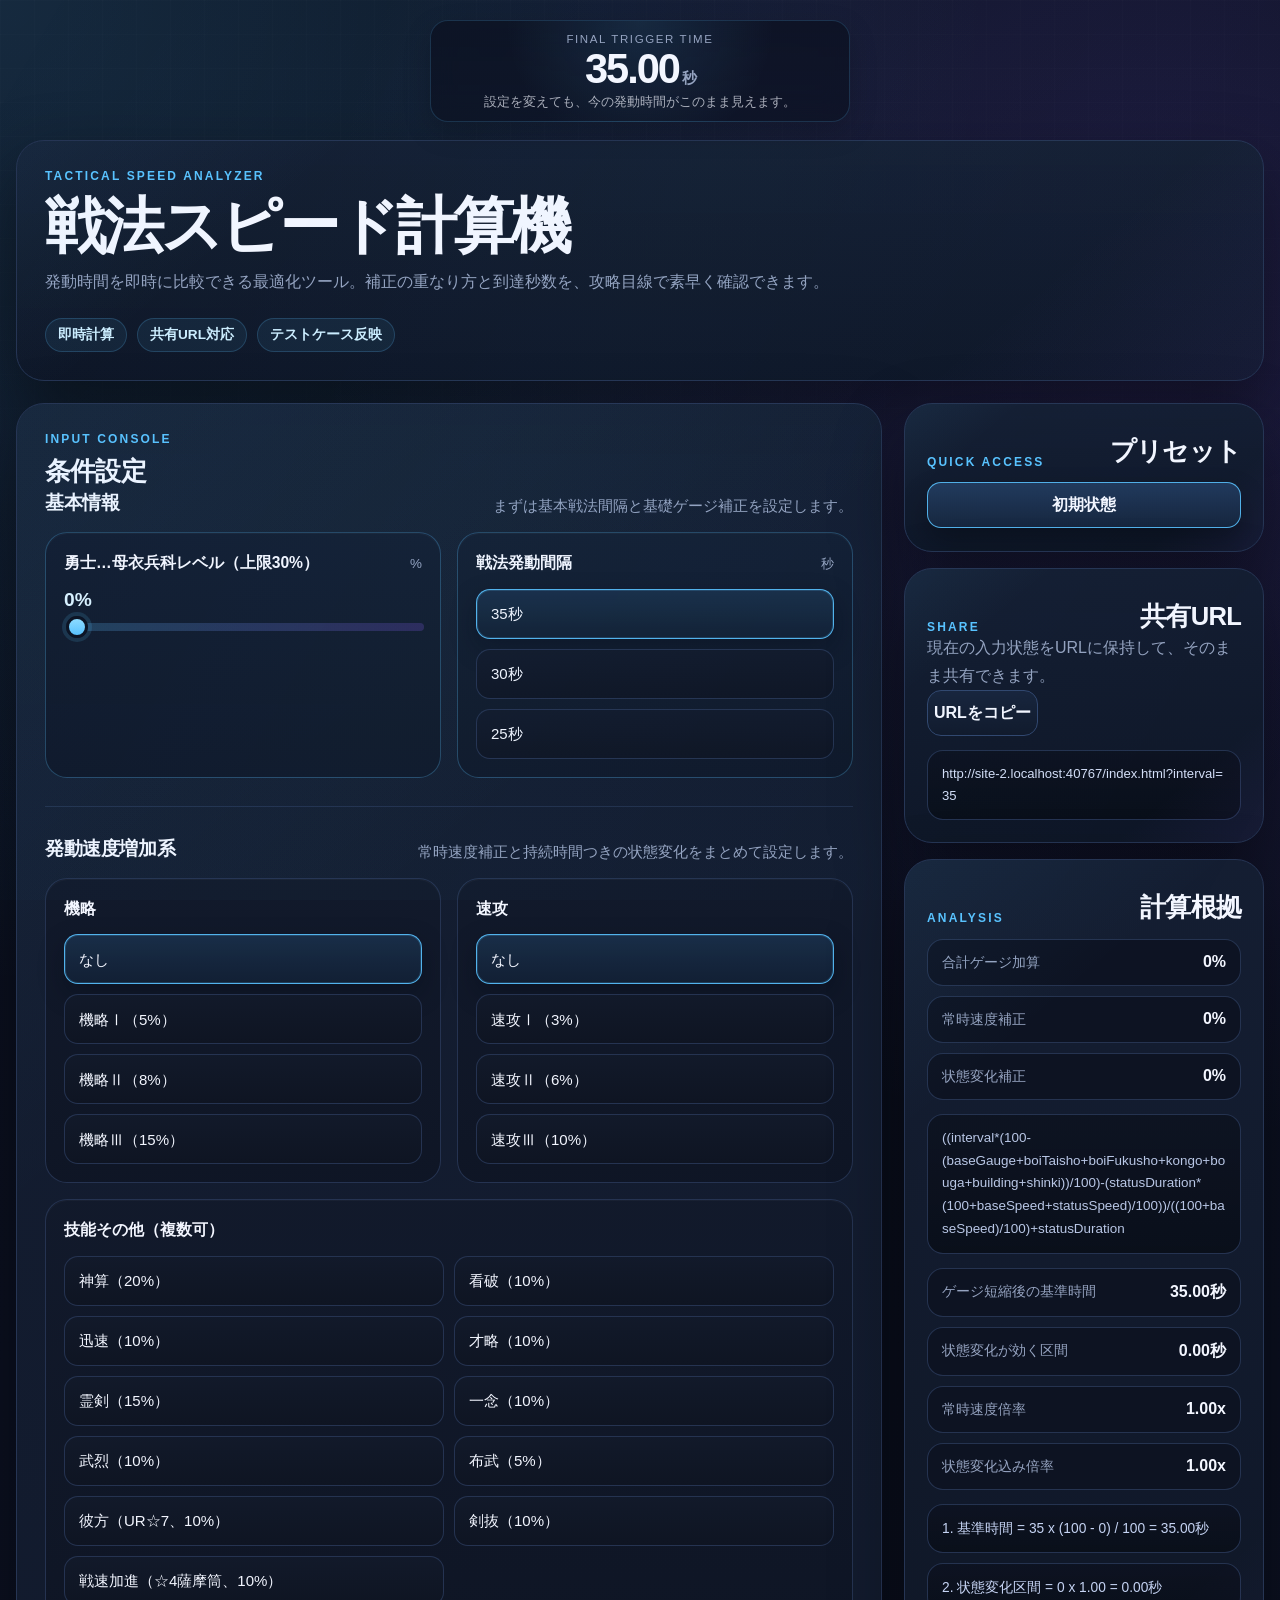
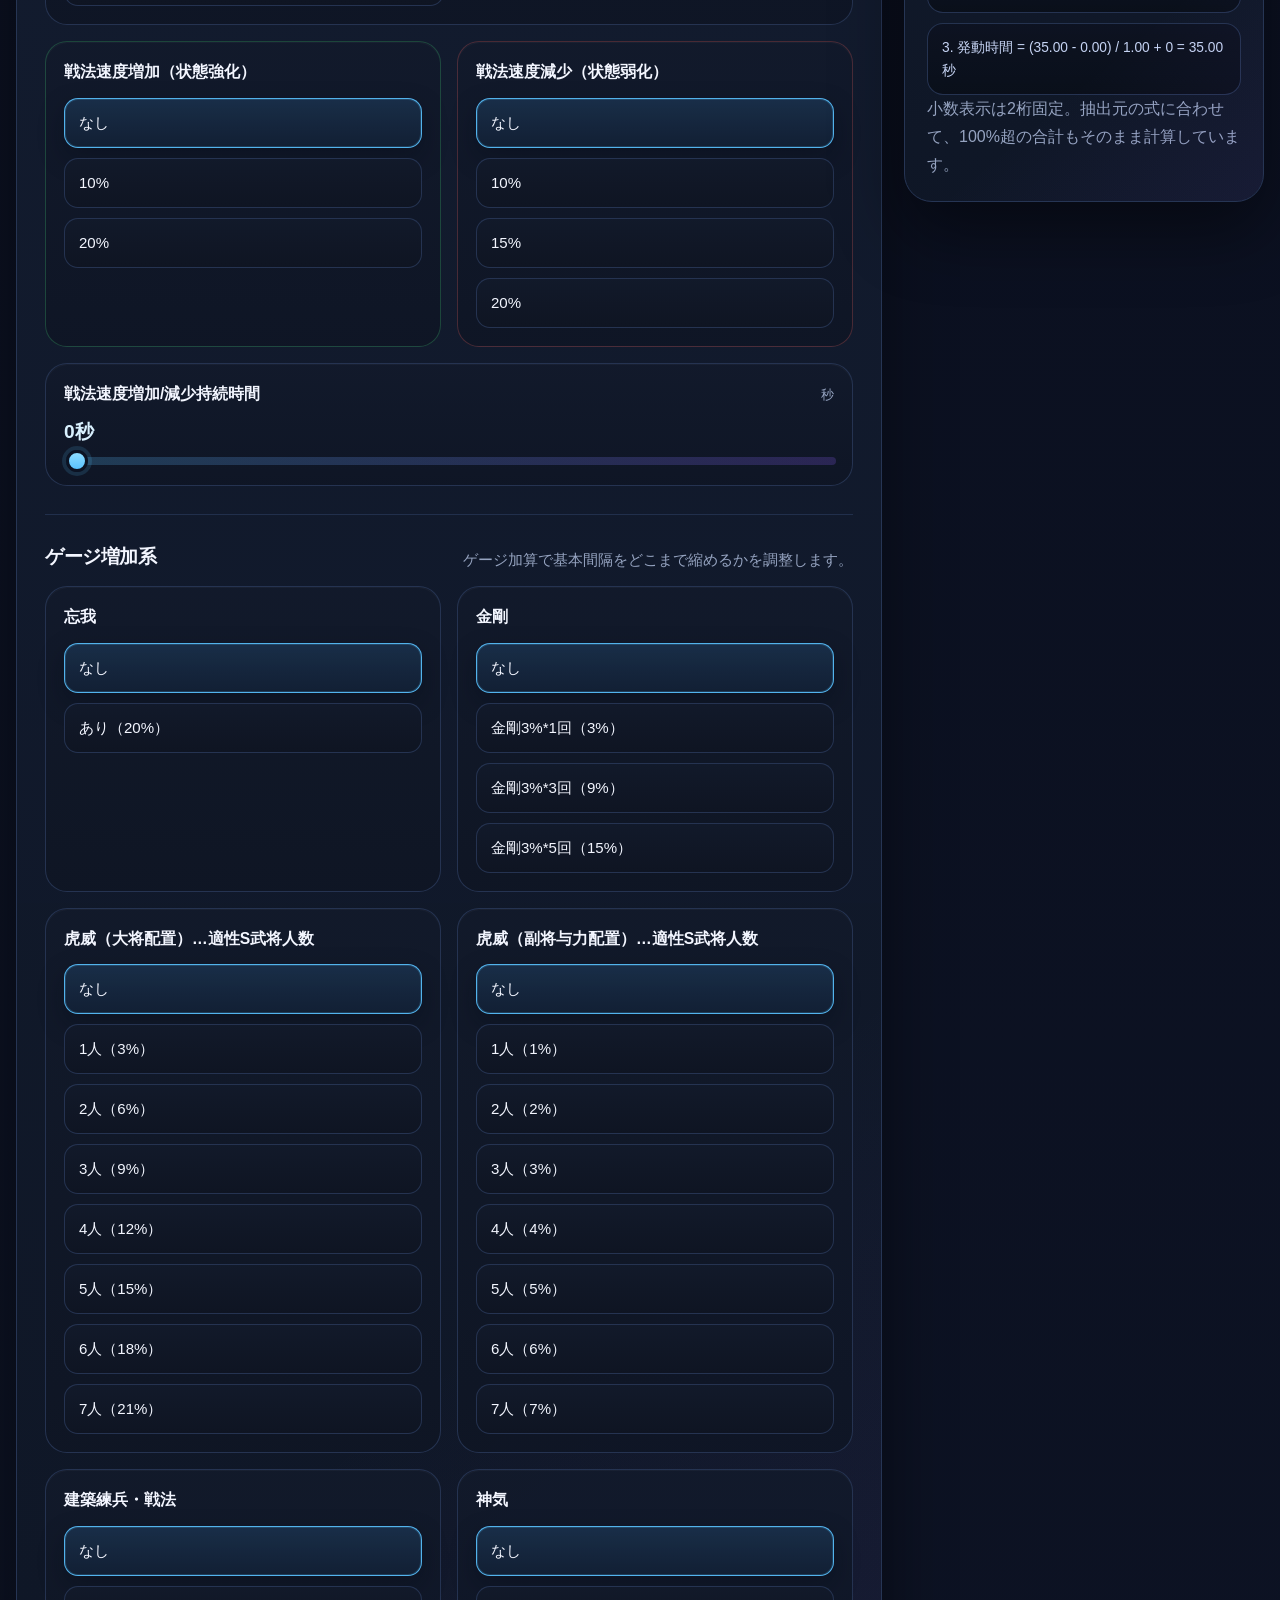
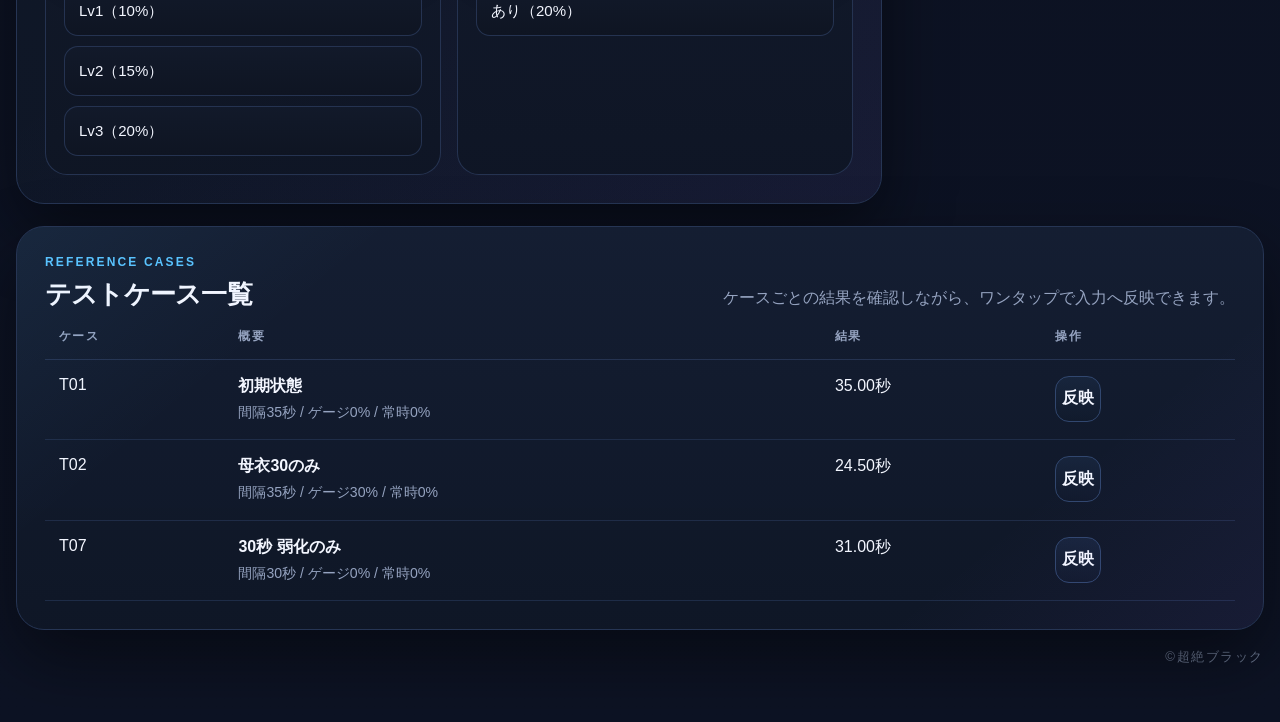
==== commit 359327d8: "update" ====
--- a/index.html
+++ b/index.html
@@ -7,28 +7,13 @@
   <link rel="stylesheet" href="./style.css">
 </head>
 <body>
-  <div class="result-dock panel-surface" id="resultDock" aria-live="polite">
-    <div class="result-dock__main">
-      <p class="result-dock__label">発動時間</p>
+  <main class="app-shell">
+    <div class="result-dock" id="resultDock" aria-live="polite">
+      <p class="result-dock__label">Final Trigger Time</p>
       <div class="result-dock__value"><span id="resultDockValue">0.00</span><small>秒</small></div>
+      <p class="result-dock__hint">設定を変えても、今の発動時間がこのまま見えます。</p>
     </div>
-    <div class="result-dock__meta">
-      <div class="result-dock__metric">
-        <span>ゲージ</span>
-        <strong id="resultDockGauge">0%</strong>
-      </div>
-      <div class="result-dock__metric">
-        <span>常時速度</span>
-        <strong id="resultDockSpeed">0%</strong>
-      </div>
-      <div class="result-dock__metric">
-        <span>状態変化</span>
-        <strong id="resultDockStatus">0%</strong>
-      </div>
-    </div>
-  </div>
-
-  <main class="app-shell">
+
     <section class="hero">
       <article class="hero-copy panel-surface">
         <p class="eyebrow">TACTICAL SPEED ANALYZER</p>
@@ -42,42 +27,6 @@
           <span>テストケース反映</span>
         </div>
       </article>
-
-      <aside class="result-card panel-surface" id="resultCard">
-        <div class="result-head">
-          <div>
-            <p class="result-kicker">Final Trigger Time</p>
-            <h2 class="result-title">発動時間</h2>
-          </div>
-          <span class="result-chip">LIVE</span>
-        </div>
-
-        <div class="result-mainline">
-          <div class="result-value"><span id="resultValue">0.00</span><small>秒</small></div>
-          <p class="result-caption">
-            現在の入力条件から算出した最終到達時間です。
-          </p>
-        </div>
-
-        <div class="result-metrics">
-          <div class="metric-card">
-            <span>合計ゲージ加算</span>
-            <strong id="gaugeTotal">0%</strong>
-          </div>
-          <div class="metric-card">
-            <span>常時速度補正</span>
-            <strong id="speedTotal">0%</strong>
-          </div>
-          <div class="metric-card metric-card--conditional">
-            <span>状態変化補正</span>
-            <strong id="statusTotal">0%</strong>
-          </div>
-          <div class="metric-card">
-            <span>基本戦法間隔</span>
-            <strong id="intervalValue">0秒</strong>
-          </div>
-        </div>
-      </aside>
     </section>
 
     <section class="layout">
--- a/style.css
+++ b/style.css
@@ -67,49 +67,48 @@
   position: relative;
   width: min(1280px, calc(100% - 32px));
   margin: 0 auto;
-  padding: 28px 0 132px;
+  padding: 20px 0 56px;
 }
 
 .result-dock {
-  position: fixed;
-  right: 20px;
-  bottom: 20px;
-  z-index: 50;
-  display: grid;
-  gap: 14px;
-  width: min(420px, calc(100vw - 24px));
-  padding: 18px 18px 16px;
-  border-radius: 24px;
-  backdrop-filter: blur(18px);
+  position: sticky;
+  top: 12px;
+  z-index: 40;
+  display: grid;
+  justify-items: center;
+  gap: 4px;
+  width: min(420px, calc(100% - 16px));
+  margin: 0 auto 18px;
+  padding: 12px 18px 11px;
+  border: 1px solid rgba(89, 195, 255, 0.18);
+  border-radius: 18px;
+  backdrop-filter: blur(12px);
   background:
-    radial-gradient(circle at top right, rgba(89, 195, 255, 0.18), transparent 28%),
-    linear-gradient(180deg, rgba(16, 25, 43, 0.94), rgba(12, 18, 31, 0.98));
-  box-shadow: 0 20px 60px rgba(0, 0, 0, 0.36);
-}
-
-.result-dock__main,
-.result-dock__meta,
-.result-dock__metric {
-  display: flex;
-  align-items: center;
-}
-
-.result-dock__main,
-.result-dock__meta {
-  justify-content: space-between;
-  gap: 12px;
+    radial-gradient(circle at top, rgba(89, 195, 255, 0.12), transparent 58%),
+    linear-gradient(180deg, rgba(11, 16, 32, 0.72), rgba(11, 16, 32, 0.64));
+  box-shadow: 0 10px 28px rgba(0, 0, 0, 0.18);
+}
+
+.result-dock.state-boost {
+  border-color: rgba(74, 222, 128, 0.3);
+  box-shadow: 0 10px 28px rgba(74, 222, 128, 0.1);
+}
+
+.result-dock.state-debuff {
+  border-color: rgba(255, 107, 107, 0.3);
+  box-shadow: 0 10px 28px rgba(255, 107, 107, 0.1);
 }
 
 .result-dock__label {
   margin: 0;
   color: var(--muted);
-  font-size: 0.82rem;
+  font-size: 0.72rem;
   letter-spacing: 0.14em;
   text-transform: uppercase;
 }
 
 .result-dock__value {
-  font-size: clamp(2.1rem, 5vw, 2.8rem);
+  font-size: clamp(2rem, 4.2vw, 2.6rem);
   font-weight: 900;
   letter-spacing: -0.05em;
   line-height: 0.95;
@@ -122,26 +121,12 @@
   color: var(--muted);
 }
 
-.result-dock__meta {
-  gap: 10px;
-}
-
-.result-dock__metric {
-  flex: 1;
-  justify-content: space-between;
-  padding: 10px 12px;
-  border-radius: 14px;
-  border: 1px solid rgba(49, 71, 111, 0.9);
-  background: rgba(13, 19, 33, 0.84);
-}
-
-.result-dock__metric span {
-  color: var(--muted);
-  font-size: 0.78rem;
-}
-
-.result-dock__metric strong {
-  font-size: 0.98rem;
+.result-dock__hint {
+  margin: 0;
+  color: rgba(243, 246, 255, 0.68);
+  font-size: 0.8rem;
+  line-height: 1.4;
+  text-align: center;
 }
 
 .panel-surface {
@@ -164,14 +149,10 @@
 }
 
 .hero {
-  display: grid;
-  grid-template-columns: minmax(0, 0.92fr) minmax(360px, 1.08fr);
-  gap: 22px;
-  align-items: stretch;
+  display: block;
 }
 
 .hero-copy,
-.result-card,
 .main-panel,
 .side-card,
 .cases-panel {
@@ -211,8 +192,7 @@
   margin-top: 22px;
 }
 
-.hero-points span,
-.result-chip {
+.hero-points span {
   display: inline-flex;
   align-items: center;
   min-height: 34px;
@@ -225,96 +205,11 @@
   font-weight: 700;
 }
 
-.result-card {
-  display: grid;
-  gap: 22px;
-  background:
-    radial-gradient(circle at top right, rgba(89, 195, 255, 0.16), transparent 28%),
-    linear-gradient(180deg, rgba(16, 25, 43, 0.98), rgba(12, 18, 31, 1));
-}
-
-.result-card.state-boost {
-  box-shadow: 0 30px 80px rgba(74, 222, 128, 0.12), var(--shadow);
-}
-
-.result-card.state-debuff {
-  box-shadow: 0 30px 80px rgba(255, 107, 107, 0.1), var(--shadow);
-}
-
-.result-head {
-  display: flex;
-  justify-content: space-between;
-  gap: 12px;
-  align-items: start;
-}
-
-.result-title,
 .section-title,
 .side-title {
   margin: 8px 0 0;
   font-size: 1.6rem;
   letter-spacing: -0.03em;
-}
-
-.result-mainline {
-  display: grid;
-  gap: 10px;
-  padding: 22px;
-  border-radius: 24px;
-  border: 1px solid rgba(89, 195, 255, 0.18);
-  background:
-    linear-gradient(180deg, rgba(89, 195, 255, 0.08), rgba(255, 255, 255, 0.02));
-}
-
-.result-value {
-  font-size: clamp(3rem, 7vw, 5.6rem);
-  font-weight: 900;
-  line-height: 0.95;
-  letter-spacing: -0.06em;
-}
-
-.result-value small {
-  font-size: 0.32em;
-  margin-left: 0.24em;
-  color: var(--muted);
-  letter-spacing: 0;
-}
-
-.result-caption {
-  margin: 0;
-  color: var(--muted);
-  font-size: 0.95rem;
-}
-
-.result-metrics {
-  display: grid;
-  grid-template-columns: repeat(4, minmax(0, 1fr));
-  gap: 12px;
-}
-
-.metric-card {
-  padding: 14px 14px 16px;
-  border-radius: 18px;
-  border: 1px solid rgba(49, 71, 111, 0.9);
-  background: rgba(16, 24, 40, 0.72);
-}
-
-.metric-card span {
-  display: block;
-  font-size: 0.78rem;
-  color: var(--muted);
-  line-height: 1.5;
-}
-
-.metric-card strong {
-  display: block;
-  margin-top: 8px;
-  font-size: 1.18rem;
-  letter-spacing: -0.02em;
-}
-
-.metric-card--conditional strong {
-  color: #d8deff;
 }
 
 .layout {
@@ -526,7 +421,7 @@
   gap: 16px;
   align-self: start;
   position: sticky;
-  top: 20px;
+  top: 96px;
 }
 
 .side-card {
@@ -682,7 +577,6 @@
 }
 
 @media (max-width: 1120px) {
-  .hero,
   .layout {
     grid-template-columns: 1fr;
   }
@@ -696,19 +590,17 @@
 @media (max-width: 820px) {
   .app-shell {
     width: min(100% - 20px, 1280px);
-    padding-top: 18px;
-    padding-bottom: 168px;
+    padding-top: 14px;
+    padding-bottom: 40px;
   }
 
   .hero-copy,
-  .result-card,
   .main-panel,
   .side-card,
   .cases-panel {
     padding: 20px;
   }
 
-  .result-metrics,
   .field-grid,
   .choice-list.compact,
   .side-panel {
@@ -769,22 +661,18 @@
   }
 
   .result-dock {
-    left: 10px;
-    right: 10px;
-    bottom: 10px;
-    width: auto;
-    gap: 10px;
-    padding: 14px;
-    border-radius: 20px;
-  }
-
-  .result-dock__main,
-  .result-dock__meta {
-    align-items: stretch;
-    flex-direction: column;
+    top: 10px;
+    width: 100%;
+    margin-bottom: 14px;
+    padding: 11px 14px 10px;
+    border-radius: 16px;
   }
 
   .result-dock__value {
-    font-size: clamp(2rem, 10vw, 2.8rem);
-  }
-}
+    font-size: clamp(1.9rem, 9vw, 2.4rem);
+  }
+
+  .result-dock__hint {
+    font-size: 0.74rem;
+  }
+}
